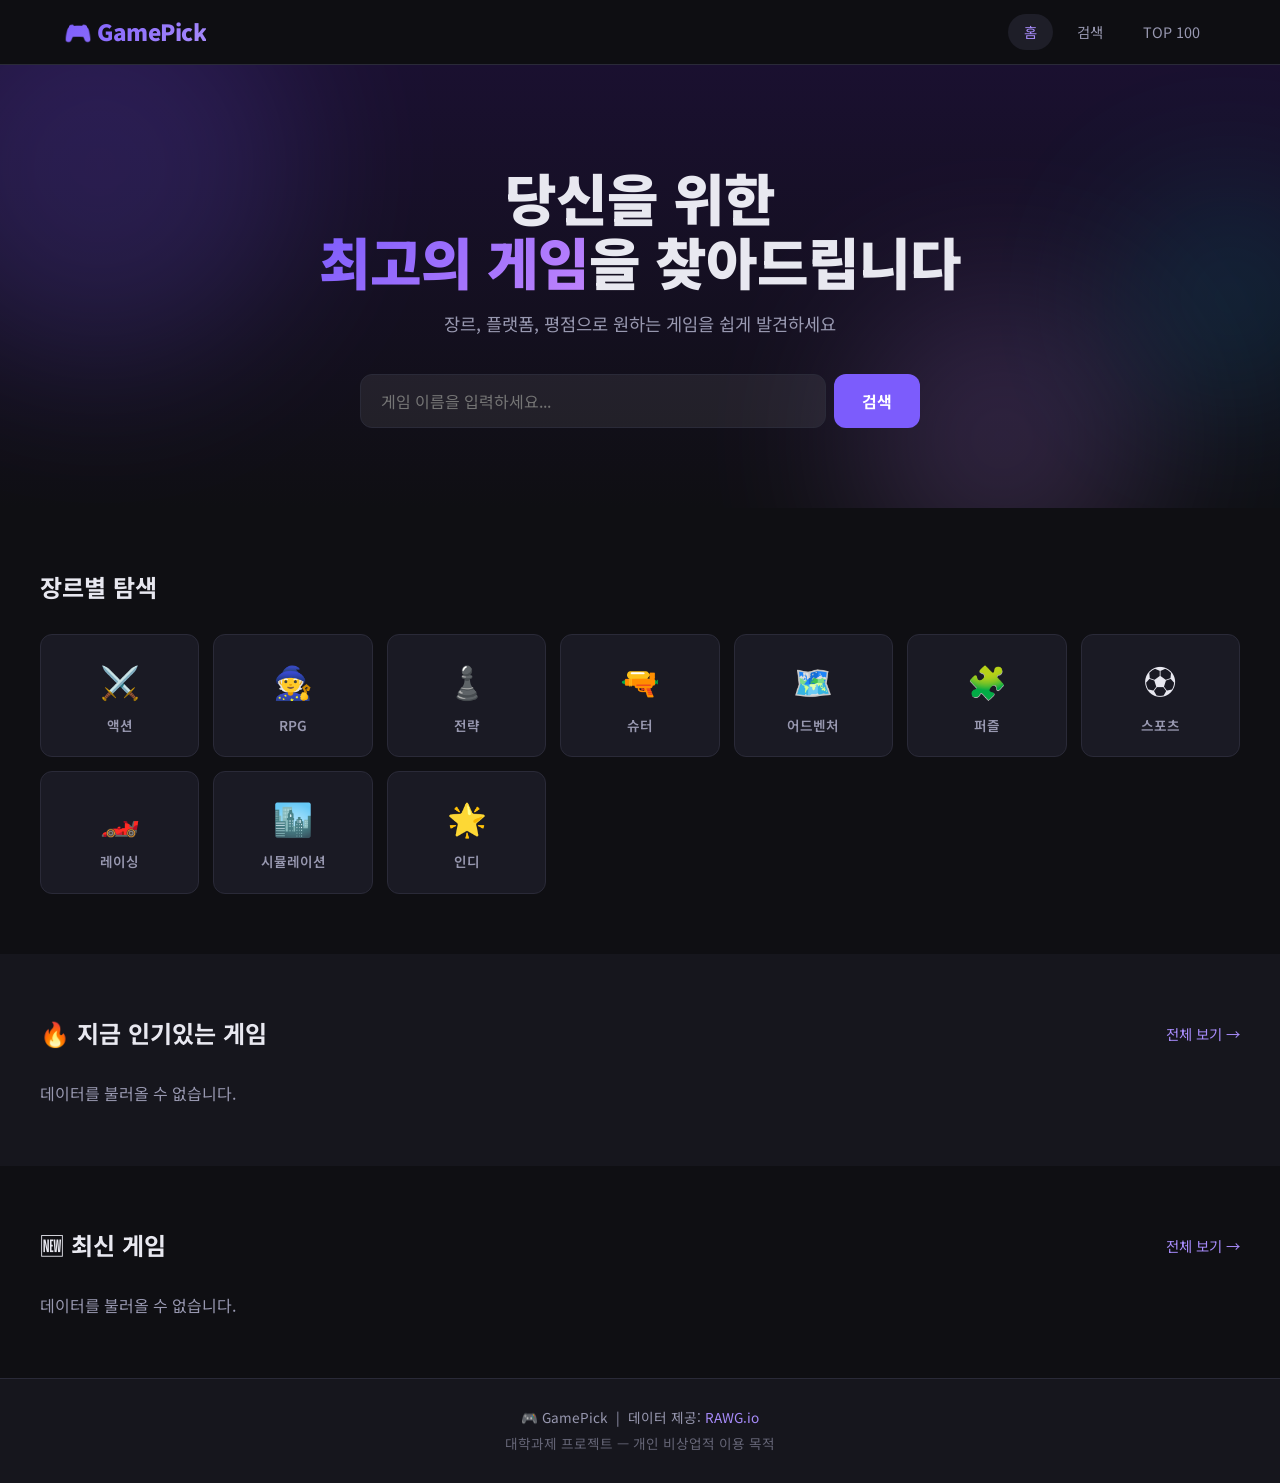
==== game.html @ 8594b7e9 "feat: 게임 추천 사이트 GamePick 초기 구현 - 메인 페이지: 히어로 검색, 장르별 탐색, 인기/최신 게임 섹션 - 검색 페이지: 텍스트 검색 + 장르/플랫폼/정렬 필터" ====
<!DOCTYPE html>
<html lang="ko">
<head>
  <meta charset="UTF-8" />
  <meta name="viewport" content="width=device-width, initial-scale=1.0" />
  <title>게임 상세 — 🎮 GamePick</title>
  <link rel="stylesheet" href="style.css" />
  <link href="https://fonts.googleapis.com/css2?family=Noto+Sans+KR:wght@400;600;700;900&display=swap" rel="stylesheet" />
</head>
<body>

  <header class="header">
    <div class="header-inner">
      <a href="index.html" class="logo">🎮 GamePick</a>
      <nav class="nav">
        <a href="index.html" class="nav-link">홈</a>
        <a href="search.html" class="nav-link">검색</a>
        <a href="top.html" class="nav-link">TOP 100</a>
      </nav>
    </div>
  </header>

  <div id="gameDetail">
    <div class="detail-loading">
      <div class="spinner"></div>
      <p>게임 정보를 불러오는 중...</p>
    </div>
  </div>

  <section class="section section-dark" id="similarSection" style="display:none">
    <div class="container">
      <h2 class="section-title">비슷한 게임</h2>
      <div class="game-grid" id="similarGames"></div>
    </div>
  </section>

  <footer class="footer">
    <div class="container">
      <p>🎮 GamePick &nbsp;|&nbsp; 데이터 제공: <a href="https://rawg.io" target="_blank">RAWG.io</a></p>
    </div>
  </footer>

  <script src="api.js"></script>
  <script src="game.js"></script>
</body>
</html>
---- style.css ----
/* =============================================
   GamePick — Global Styles (Dark Theme)
   ============================================= */

:root {
  --bg: #0f0f13;
  --bg2: #16161d;
  --bg3: #1e1e28;
  --accent: #7c5cfc;
  --accent2: #a78bfa;
  --text: #e8e8f0;
  --text2: #9898b0;
  --card-bg: #1a1a24;
  --card-hover: #22222e;
  --border: #2a2a38;
  --gold: #f5c518;
  --green: #4caf50;
  --red: #f44336;
  --radius: 12px;
  --shadow: 0 4px 24px rgba(0,0,0,0.4);
}

* { box-sizing: border-box; margin: 0; padding: 0; }

html { scroll-behavior: smooth; }

body {
  background: var(--bg);
  color: var(--text);
  font-family: 'Noto Sans KR', sans-serif;
  line-height: 1.6;
  min-height: 100vh;
}

a { color: inherit; text-decoration: none; }

img { display: block; width: 100%; }

/* =============================================
   Header
   ============================================= */
.header {
  position: sticky;
  top: 0;
  z-index: 100;
  background: rgba(15, 15, 19, 0.92);
  backdrop-filter: blur(12px);
  border-bottom: 1px solid var(--border);
}

.header-inner {
  max-width: 1200px;
  margin: 0 auto;
  padding: 0 24px;
  height: 64px;
  display: flex;
  align-items: center;
  justify-content: space-between;
}

.logo {
  font-size: 1.4rem;
  font-weight: 900;
  letter-spacing: -0.5px;
  background: linear-gradient(135deg, var(--accent), var(--accent2));
  -webkit-background-clip: text;
  -webkit-text-fill-color: transparent;
  background-clip: text;
}

.nav { display: flex; gap: 8px; }

.nav-link {
  padding: 6px 16px;
  border-radius: 20px;
  font-size: 0.9rem;
  color: var(--text2);
  transition: all 0.2s;
}

.nav-link:hover, .nav-link.active {
  background: var(--bg3);
  color: var(--text);
}

.nav-link.active { color: var(--accent2); }

/* =============================================
   Hero
   ============================================= */
.hero {
  position: relative;
  overflow: hidden;
  padding: 100px 24px 80px;
  text-align: center;
  background: linear-gradient(180deg, #1a1030 0%, var(--bg) 100%);
}

.hero-content { position: relative; z-index: 2; max-width: 700px; margin: 0 auto; }

.hero-title {
  font-size: clamp(2rem, 5vw, 3.5rem);
  font-weight: 900;
  line-height: 1.15;
  letter-spacing: -1px;
  margin-bottom: 16px;
}

.accent {
  background: linear-gradient(135deg, var(--accent), #c084fc);
  -webkit-background-clip: text;
  -webkit-text-fill-color: transparent;
  background-clip: text;
}

.hero-sub {
  color: var(--text2);
  font-size: 1.1rem;
  margin-bottom: 36px;
}

.hero-search {
  display: flex;
  gap: 8px;
  max-width: 560px;
  margin: 0 auto;
}

.hero-search input {
  flex: 1;
  background: rgba(255,255,255,0.07);
  border: 1px solid var(--border);
  border-radius: 12px;
  padding: 14px 20px;
  color: var(--text);
  font-size: 1rem;
  font-family: inherit;
  outline: none;
  transition: border-color 0.2s;
}

.hero-search input:focus { border-color: var(--accent); }

.hero-search button {
  padding: 14px 28px;
  background: var(--accent);
  border: none;
  border-radius: 12px;
  color: #fff;
  font-size: 1rem;
  font-family: inherit;
  font-weight: 700;
  cursor: pointer;
  transition: background 0.2s, transform 0.1s;
}

.hero-search button:hover { background: var(--accent2); }
.hero-search button:active { transform: scale(0.97); }

/* Background shapes */
.hero-bg-shapes { position: absolute; inset: 0; pointer-events: none; }
.shape {
  position: absolute;
  border-radius: 50%;
  filter: blur(80px);
  opacity: 0.18;
}
.s1 { width: 400px; height: 400px; background: var(--accent); top: -100px; left: -100px; }
.s2 { width: 300px; height: 300px; background: #c084fc; bottom: -80px; right: 10%; }
.s3 { width: 200px; height: 200px; background: #06b6d4; top: 30%; right: -50px; }

/* =============================================
   Sections
   ============================================= */
.section { padding: 60px 24px; }
.section-dark { background: var(--bg2); }

.container { max-width: 1200px; margin: 0 auto; }

.section-header {
  display: flex;
  align-items: center;
  justify-content: space-between;
  margin-bottom: 28px;
}

.section-title {
  font-size: 1.5rem;
  font-weight: 700;
  margin-bottom: 28px;
}

.section-header .section-title { margin-bottom: 0; }

.see-all {
  color: var(--accent2);
  font-size: 0.9rem;
  transition: opacity 0.2s;
}
.see-all:hover { opacity: 0.7; }

/* =============================================
   Genre Grid
   ============================================= */
.genre-grid {
  display: grid;
  grid-template-columns: repeat(auto-fill, minmax(140px, 1fr));
  gap: 14px;
}

.genre-card {
  background: var(--card-bg);
  border: 1px solid var(--border);
  border-radius: var(--radius);
  padding: 20px 16px;
  text-align: center;
  cursor: pointer;
  transition: all 0.2s;
}

.genre-card:hover {
  background: var(--card-hover);
  border-color: var(--accent);
  transform: translateY(-2px);
}

.genre-icon { font-size: 2rem; margin-bottom: 8px; }
.genre-name { font-size: 0.85rem; font-weight: 600; color: var(--text2); }

/* =============================================
   Game Cards
   ============================================= */
.game-grid {
  display: grid;
  grid-template-columns: repeat(auto-fill, minmax(220px, 1fr));
  gap: 20px;
}

.game-card {
  background: var(--card-bg);
  border: 1px solid var(--border);
  border-radius: var(--radius);
  overflow: hidden;
  cursor: pointer;
  transition: all 0.25s;
  text-decoration: none;
}

.game-card:hover {
  transform: translateY(-4px);
  box-shadow: 0 12px 40px rgba(124, 92, 252, 0.2);
  border-color: var(--accent);
}

.game-card-img {
  aspect-ratio: 16/9;
  overflow: hidden;
  background: var(--bg3);
}

.game-card-img img {
  width: 100%;
  height: 100%;
  object-fit: cover;
  transition: transform 0.3s;
}

.game-card:hover .game-card-img img { transform: scale(1.05); }

.game-card-img-placeholder {
  width: 100%;
  height: 100%;
  display: flex;
  align-items: center;
  justify-content: center;
  font-size: 3rem;
  background: var(--bg3);
}

.game-card-body { padding: 14px; }

.game-card-title {
  font-size: 0.95rem;
  font-weight: 700;
  margin-bottom: 8px;
  display: -webkit-box;
  -webkit-line-clamp: 2;
  -webkit-box-orient: vertical;
  overflow: hidden;
}

.game-card-meta {
  display: flex;
  align-items: center;
  justify-content: space-between;
  flex-wrap: wrap;
  gap: 6px;
}

.rating {
  display: flex;
  align-items: center;
  gap: 4px;
  font-size: 0.85rem;
  font-weight: 700;
}

.rating .star { color: var(--gold); }
.rating.high { color: var(--green); }
.rating.mid { color: var(--gold); }
.rating.low { color: var(--red); }

.platforms {
  display: flex;
  gap: 4px;
  flex-wrap: wrap;
}

.platform-tag {
  font-size: 0.7rem;
  padding: 2px 7px;
  background: var(--bg3);
  border-radius: 4px;
  color: var(--text2);
}

.genre-tags {
  display: flex;
  gap: 4px;
  flex-wrap: wrap;
  margin-top: 8px;
}

.genre-tag {
  font-size: 0.7rem;
  padding: 2px 8px;
  border-radius: 4px;
  background: rgba(124,92,252,0.15);
  color: var(--accent2);
}

/* Skeleton */
.skeleton-card {
  background: var(--card-bg);
  border: 1px solid var(--border);
  border-radius: var(--radius);
  aspect-ratio: 3/4;
  animation: shimmer 1.5s infinite;
}

@keyframes shimmer {
  0%,100% { opacity: 0.5; }
  50% { opacity: 1; }
}

/* =============================================
   Search Page
   ============================================= */
.page-header {
  background: var(--bg2);
  padding: 40px 24px 30px;
  border-bottom: 1px solid var(--border);
}

.page-header h1 { font-size: 2rem; font-weight: 900; }
.page-header p { color: var(--text2); margin-top: 6px; }

.search-bar {
  display: flex;
  gap: 10px;
  margin-bottom: 24px;
}

.search-bar input {
  flex: 1;
  background: var(--card-bg);
  border: 1px solid var(--border);
  border-radius: var(--radius);
  padding: 12px 18px;
  color: var(--text);
  font-size: 1rem;
  font-family: inherit;
  outline: none;
  transition: border-color 0.2s;
}

.search-bar input:focus { border-color: var(--accent); }

.search-bar button {
  padding: 12px 24px;
  background: var(--accent);
  border: none;
  border-radius: var(--radius);
  color: #fff;
  font-family: inherit;
  font-size: 0.95rem;
  font-weight: 700;
  cursor: pointer;
  transition: background 0.2s;
  white-space: nowrap;
}

.search-bar button:hover { background: var(--accent2); }

.filters {
  display: flex;
  gap: 12px;
  flex-wrap: wrap;
  align-items: flex-end;
  margin-bottom: 28px;
  padding: 20px;
  background: var(--card-bg);
  border: 1px solid var(--border);
  border-radius: var(--radius);
}

.filter-group {
  display: flex;
  flex-direction: column;
  gap: 6px;
  min-width: 140px;
}

.filter-group label {
  font-size: 0.8rem;
  color: var(--text2);
  font-weight: 600;
  text-transform: uppercase;
  letter-spacing: 0.05em;
}

.filter-group select {
  background: var(--bg3);
  border: 1px solid var(--border);
  border-radius: 8px;
  padding: 8px 12px;
  color: var(--text);
  font-family: inherit;
  font-size: 0.9rem;
  outline: none;
  cursor: pointer;
}

.btn-filter {
  padding: 8px 24px;
  background: var(--accent);
  border: none;
  border-radius: 8px;
  color: #fff;
  font-family: inherit;
  font-size: 0.9rem;
  font-weight: 700;
  cursor: pointer;
  transition: background 0.2s;
  align-self: flex-end;
}

.btn-filter:hover { background: var(--accent2); }

.result-count {
  color: var(--text2);
  font-size: 0.9rem;
  margin-bottom: 20px;
}

.load-more-wrap { text-align: center; margin-top: 40px; }

.btn-load-more {
  padding: 12px 40px;
  background: transparent;
  border: 1px solid var(--accent);
  border-radius: 30px;
  color: var(--accent2);
  font-family: inherit;
  font-size: 0.95rem;
  font-weight: 700;
  cursor: pointer;
  transition: all 0.2s;
}

.btn-load-more:hover { background: var(--accent); color: #fff; }

/* =============================================
   TOP List
   ============================================= */
.top-list { display: flex; flex-direction: column; gap: 12px; }

.top-item {
  display: flex;
  align-items: center;
  gap: 16px;
  background: var(--card-bg);
  border: 1px solid var(--border);
  border-radius: var(--radius);
  padding: 14px 18px;
  cursor: pointer;
  transition: all 0.2s;
  text-decoration: none;
}

.top-item:hover {
  background: var(--card-hover);
  border-color: var(--accent);
  transform: translateX(4px);
}

.top-rank {
  width: 40px;
  font-size: 1.2rem;
  font-weight: 900;
  text-align: center;
  color: var(--text2);
  flex-shrink: 0;
}

.top-rank.gold { color: #ffd700; }
.top-rank.silver { color: #c0c0c0; }
.top-rank.bronze { color: #cd7f32; }

.top-img {
  width: 80px;
  height: 50px;
  border-radius: 8px;
  overflow: hidden;
  flex-shrink: 0;
  background: var(--bg3);
}

.top-img img { width: 100%; height: 100%; object-fit: cover; }

.top-info { flex: 1; min-width: 0; }

.top-name {
  font-size: 1rem;
  font-weight: 700;
  white-space: nowrap;
  overflow: hidden;
  text-overflow: ellipsis;
}

.top-meta {
  display: flex;
  gap: 12px;
  align-items: center;
  margin-top: 4px;
  flex-wrap: wrap;
}

.top-meta .genre-tag { font-size: 0.72rem; }

.top-rating {
  margin-left: auto;
  font-size: 1.1rem;
  font-weight: 900;
  color: var(--gold);
  flex-shrink: 0;
}

/* =============================================
   Game Detail Page
   ============================================= */
.detail-loading {
  text-align: center;
  padding: 100px 24px;
  color: var(--text2);
}

.spinner {
  width: 40px;
  height: 40px;
  border: 3px solid var(--border);
  border-top-color: var(--accent);
  border-radius: 50%;
  animation: spin 0.8s linear infinite;
  margin: 0 auto 16px;
}

@keyframes spin { to { transform: rotate(360deg); } }

.detail-hero {
  position: relative;
  height: 420px;
  overflow: hidden;
}

.detail-hero-img {
  width: 100%;
  height: 100%;
  object-fit: cover;
  filter: brightness(0.4);
}

.detail-hero-overlay {
  position: absolute;
  inset: 0;
  background: linear-gradient(to top, var(--bg) 30%, transparent 100%);
}

.detail-hero-content {
  position: absolute;
  bottom: 0;
  left: 0;
  right: 0;
  padding: 40px 40px 30px;
  max-width: 1200px;
  margin: 0 auto;
}

.detail-title {
  font-size: clamp(1.8rem, 4vw, 3rem);
  font-weight: 900;
  letter-spacing: -0.5px;
  margin-bottom: 12px;
}

.detail-badges {
  display: flex;
  gap: 10px;
  flex-wrap: wrap;
  align-items: center;
}

.badge {
  padding: 4px 14px;
  border-radius: 20px;
  font-size: 0.8rem;
  font-weight: 700;
}

.badge-rating { background: var(--gold); color: #000; }
.badge-year { background: var(--bg3); border: 1px solid var(--border); }
.badge-platform { background: rgba(124,92,252,0.2); color: var(--accent2); }

.detail-body {
  max-width: 1200px;
  margin: 0 auto;
  padding: 40px 24px;
  display: grid;
  grid-template-columns: 1fr 320px;
  gap: 40px;
}

@media (max-width: 768px) {
  .detail-body { grid-template-columns: 1fr; }
}

.detail-description {
  color: var(--text2);
  line-height: 1.8;
  font-size: 0.95rem;
}

.detail-description h3 { color: var(--text); font-size: 1.1rem; margin-bottom: 12px; }

.detail-sidebar {}

.detail-info-card {
  background: var(--card-bg);
  border: 1px solid var(--border);
  border-radius: var(--radius);
  padding: 20px;
  margin-bottom: 20px;
}

.detail-info-row {
  display: flex;
  justify-content: space-between;
  align-items: flex-start;
  padding: 10px 0;
  border-bottom: 1px solid var(--border);
  gap: 12px;
}

.detail-info-row:last-child { border-bottom: none; }

.info-label {
  font-size: 0.8rem;
  color: var(--text2);
  font-weight: 600;
  text-transform: uppercase;
  letter-spacing: 0.05em;
  flex-shrink: 0;
}

.info-value {
  font-size: 0.9rem;
  font-weight: 600;
  text-align: right;
}

.screenshots-grid {
  display: grid;
  grid-template-columns: 1fr 1fr;
  gap: 10px;
  margin-top: 28px;
}

.screenshot-img {
  border-radius: 8px;
  overflow: hidden;
  aspect-ratio: 16/9;
}

.screenshot-img img { width: 100%; height: 100%; object-fit: cover; }

/* =============================================
   Footer
   ============================================= */
.footer {
  background: var(--bg2);
  border-top: 1px solid var(--border);
  padding: 28px 24px;
  text-align: center;
}

.footer p { color: var(--text2); font-size: 0.85rem; }
.footer a { color: var(--accent2); }
.footer-sub { margin-top: 4px; font-size: 0.75rem; opacity: 0.6; }

/* =============================================
   Responsive
   ============================================= */
@media (max-width: 600px) {
  .hero { padding: 70px 16px 60px; }
  .hero-search { flex-direction: column; }
  .hero-search button { width: 100%; }
  .filters { flex-direction: column; }
  .filter-group { width: 100%; }
  .game-grid { grid-template-columns: repeat(auto-fill, minmax(160px, 1fr)); gap: 14px; }
  .section { padding: 40px 16px; }
  .detail-hero-content { padding: 20px 16px; }
  .top-img { display: none; }
}
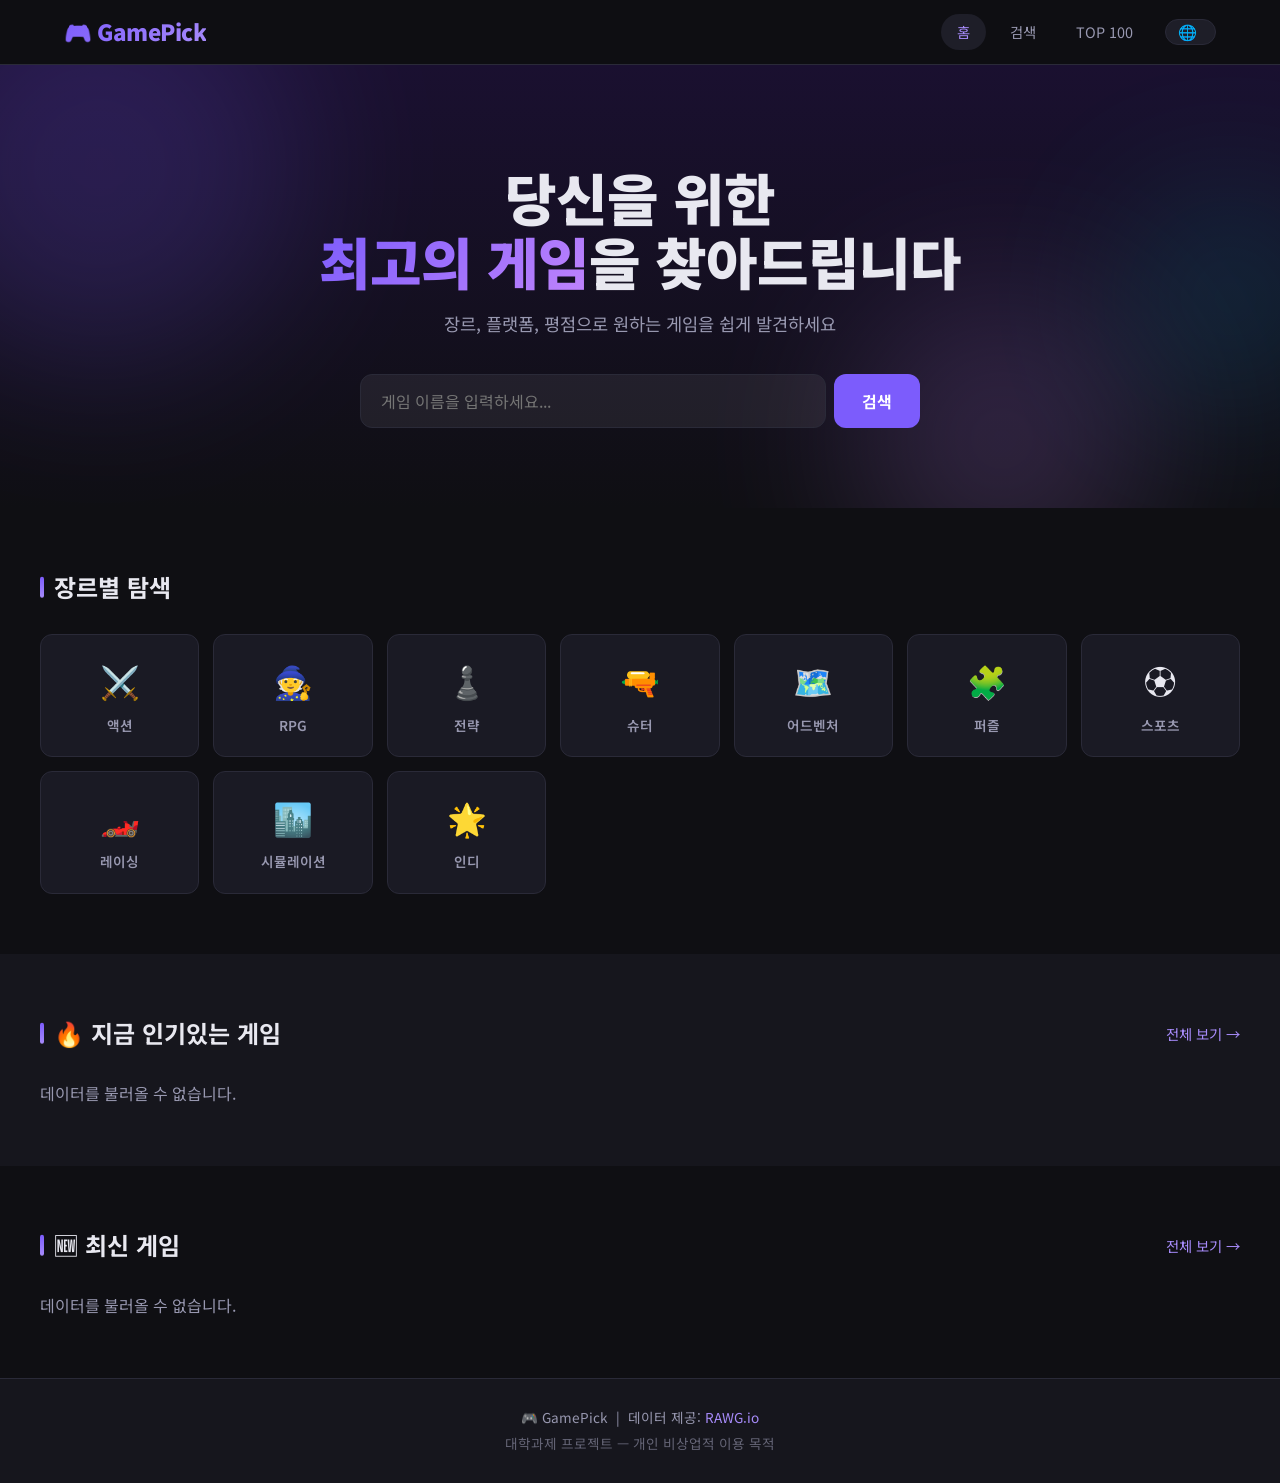
==== commit 1184e17e: "feat: 디자인 개선 + 구매처 링크 + 구글 번역 위젯 추가 - 게임 상세: 구매/다운로드 스토어 링크 (Steam, PS, Xbox, Epic 등) - 헤더에 구글 자동 번역" ====
--- a/game.html
+++ b/game.html
@@ -12,11 +12,17 @@
   <header class="header">
     <div class="header-inner">
       <a href="index.html" class="logo">🎮 GamePick</a>
-      <nav class="nav">
-        <a href="index.html" class="nav-link">홈</a>
-        <a href="search.html" class="nav-link">검색</a>
-        <a href="top.html" class="nav-link">TOP 100</a>
-      </nav>
+      <div class="header-right">
+        <nav class="nav">
+          <a href="index.html" class="nav-link">홈</a>
+          <a href="search.html" class="nav-link">검색</a>
+          <a href="top.html" class="nav-link">TOP 100</a>
+        </nav>
+        <div class="translate-wrap" title="언어 번역">
+          <span class="translate-icon">🌐</span>
+          <div id="google_translate_element"></div>
+        </div>
+      </div>
     </div>
   </header>
 
@@ -42,5 +48,6 @@
 
   <script src="api.js"></script>
   <script src="game.js"></script>
+  <script src="translate.js"></script>
 </body>
 </html>
--- a/style.css
+++ b/style.css
@@ -68,6 +68,8 @@
   background-clip: text;
 }
 
+.header-right { display: flex; align-items: center; gap: 16px; }
+
 .nav { display: flex; gap: 8px; }
 
 .nav-link {
@@ -84,6 +86,47 @@
 }
 
 .nav-link.active { color: var(--accent2); }
+
+/* ─── Google Translate 위젯 ─── */
+.translate-wrap {
+  display: flex;
+  align-items: center;
+  gap: 6px;
+  padding: 4px 12px;
+  background: var(--bg3);
+  border: 1px solid var(--border);
+  border-radius: 20px;
+  transition: border-color 0.2s;
+}
+.translate-wrap:hover { border-color: var(--accent); }
+.translate-icon { font-size: 0.95rem; line-height: 1; }
+
+/* 구글 번역 기본 스타일 오버라이드 */
+#google_translate_element { display: inline-flex; align-items: center; }
+.goog-te-gadget {
+  font-size: 0 !important;
+  color: transparent !important;
+  font-family: 'Noto Sans KR', sans-serif !important;
+}
+.goog-te-gadget .goog-te-combo {
+  margin: 0 !important;
+  padding: 3px 6px;
+  background: transparent;
+  color: var(--text);
+  border: none;
+  border-radius: 6px;
+  font-family: inherit;
+  font-size: 0.82rem;
+  cursor: pointer;
+  outline: none;
+}
+.goog-te-gadget .goog-te-combo option { color: #000; }
+
+/* 구글 번역 상단 배너 숨기기 */
+.goog-te-banner-frame, .skiptranslate { display: none !important; }
+body { top: 0 !important; }
+.goog-tooltip, .goog-tooltip:hover { display: none !important; }
+.goog-text-highlight { background: none !important; box-shadow: none !important; }
 
 /* =============================================
    Hero
@@ -188,6 +231,20 @@
   font-size: 1.5rem;
   font-weight: 700;
   margin-bottom: 28px;
+  position: relative;
+  padding-left: 14px;
+}
+
+.section-title::before {
+  content: '';
+  position: absolute;
+  left: 0;
+  top: 50%;
+  transform: translateY(-50%);
+  width: 4px;
+  height: 0.85em;
+  border-radius: 4px;
+  background: linear-gradient(180deg, var(--accent), var(--accent2));
 }
 
 .section-header .section-title { margin-bottom: 0; }
@@ -687,6 +744,47 @@
   font-weight: 600;
   text-align: right;
 }
+
+/* ─── 구매처(스토어) 카드 ─── */
+.store-card {
+  background: var(--card-bg);
+  border: 1px solid var(--border);
+  border-radius: var(--radius);
+  padding: 20px;
+  margin-bottom: 20px;
+}
+
+.store-card-title {
+  font-size: 0.95rem;
+  font-weight: 700;
+  margin-bottom: 14px;
+}
+
+.store-list { display: flex; flex-direction: column; gap: 8px; }
+
+.store-btn {
+  display: flex;
+  align-items: center;
+  gap: 10px;
+  padding: 11px 14px;
+  background: var(--bg3);
+  border: 1px solid var(--border);
+  border-left: 3px solid var(--store-color, var(--accent));
+  border-radius: 8px;
+  font-size: 0.88rem;
+  font-weight: 600;
+  transition: all 0.18s;
+}
+
+.store-btn:hover {
+  background: var(--card-hover);
+  border-color: var(--accent);
+  transform: translateX(3px);
+}
+
+.store-icon { font-size: 1.05rem; }
+.store-name { flex: 1; }
+.store-arrow { color: var(--text2); font-size: 0.85rem; }
 
 .screenshots-grid {
   display: grid;
@@ -731,3 +829,56 @@
   .detail-hero-content { padding: 20px 16px; }
   .top-img { display: none; }
 }
+
+@media (max-width: 768px) {
+  .header-inner { padding: 0 16px; }
+  .header-right { gap: 8px; }
+  .nav-link { padding: 6px 10px; font-size: 0.82rem; }
+  .translate-wrap { padding: 4px 8px; }
+}
+
+/* =============================================
+   Polish — 애니메이션 & 스크롤바
+   ============================================= */
+
+/* 카드 등장 애니메이션 */
+@keyframes fadeUp {
+  from { opacity: 0; transform: translateY(16px); }
+  to   { opacity: 1; transform: translateY(0); }
+}
+
+.game-card, .top-item, .genre-card {
+  animation: fadeUp 0.45s ease both;
+}
+
+/* 게임 카드 이미지 위 그라데이션 (가독성) */
+.game-card-img { position: relative; }
+.game-card-img::after {
+  content: '';
+  position: absolute;
+  inset: 0;
+  background: linear-gradient(180deg, transparent 60%, rgba(15,15,19,0.35) 100%);
+  pointer-events: none;
+}
+
+/* 커스텀 스크롤바 */
+::-webkit-scrollbar { width: 12px; height: 12px; }
+::-webkit-scrollbar-track { background: var(--bg2); }
+::-webkit-scrollbar-thumb {
+  background: var(--bg3);
+  border: 3px solid var(--bg2);
+  border-radius: 10px;
+}
+::-webkit-scrollbar-thumb:hover { background: var(--accent); }
+
+/* 텍스트 선택 색상 */
+::selection { background: var(--accent); color: #fff; }
+
+/* 모션 최소화 선호 사용자 배려 */
+@media (prefers-reduced-motion: reduce) {
+  *, *::before, *::after {
+    animation-duration: 0.01ms !important;
+    transition-duration: 0.01ms !important;
+    scroll-behavior: auto !important;
+  }
+}
